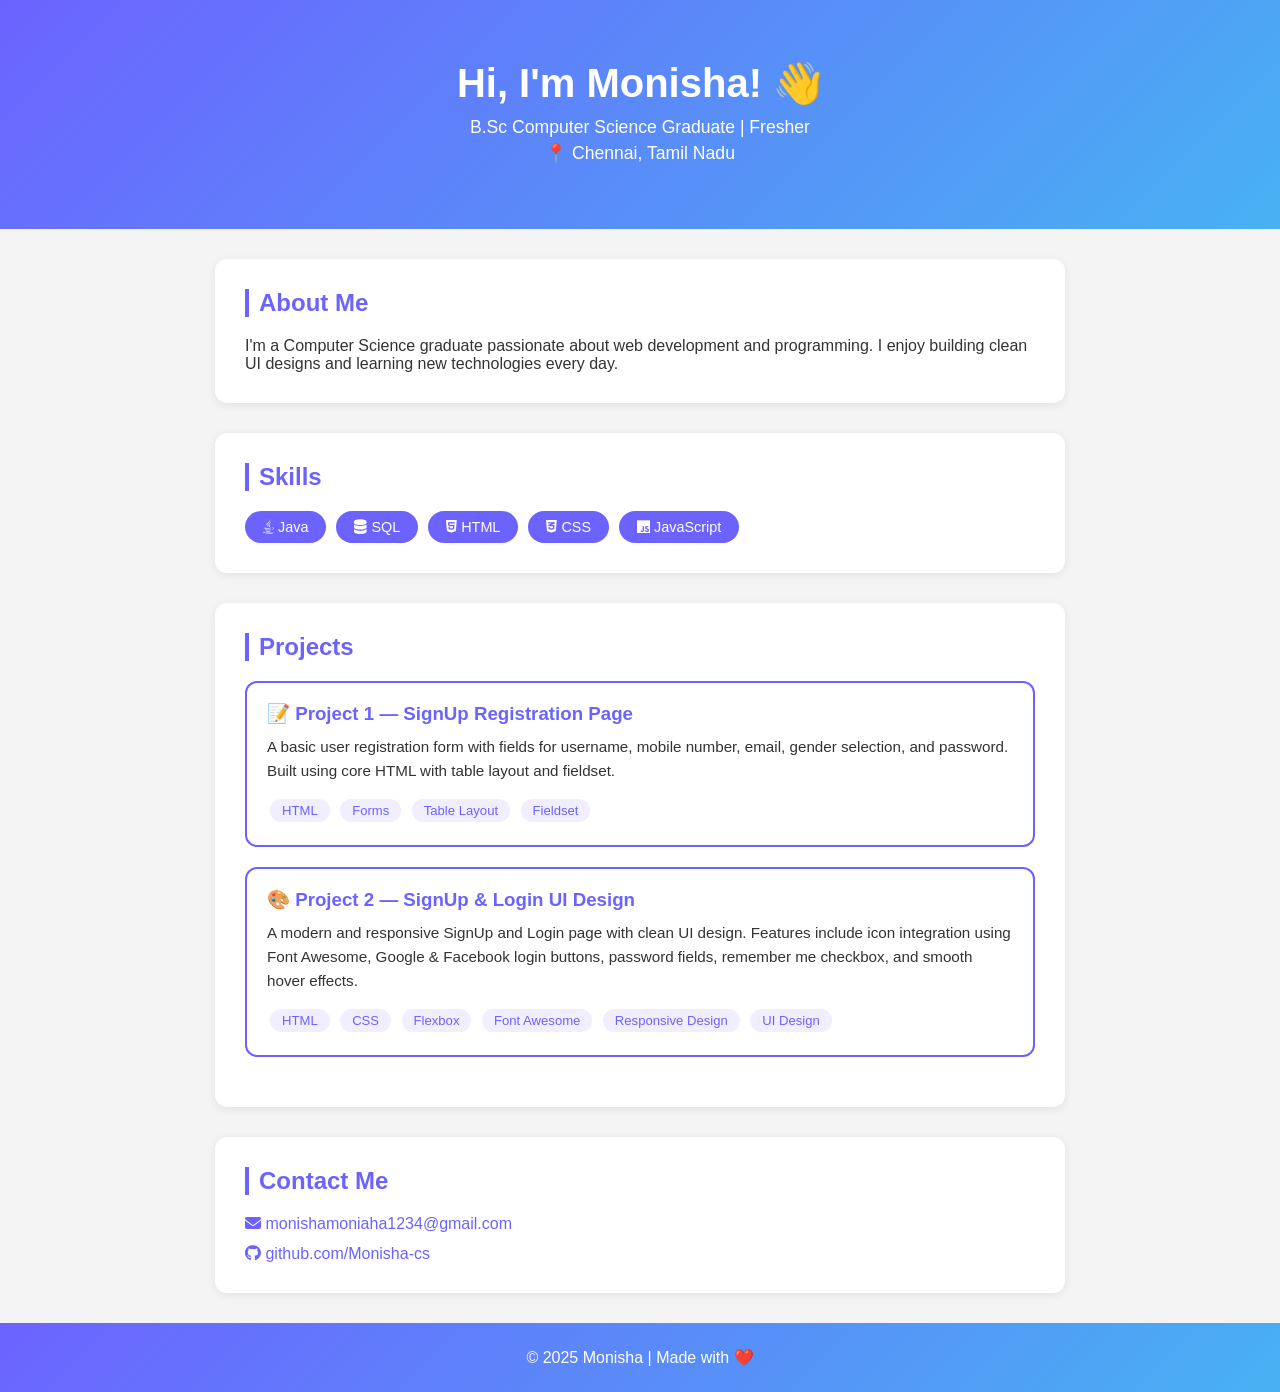
==== index.html @ ee247825 "Create index.html" ====
<!DOCTYPE html>
<html lang="en">
<head>
  <meta charset="UTF-8">
  <meta name="viewport" content="width=device-width, initial-scale=1.0">
  <title>Monisha | Portfolio</title>
  <link rel="stylesheet" href="https://cdnjs.cloudflare.com/ajax/libs/font-awesome/6.5.1/css/all.min.css">
  <style>
    * { margin: 0; padding: 0; box-sizing: border-box; }
    body {
      font-family: Arial, sans-serif;
      background-color: #f4f4f4;
      color: #333;
    }
    header {
      background: linear-gradient(135deg, #6c63ff, #48b1f3);
      color: white;
      padding: 60px 20px;
      text-align: center;
    }
    header h1 { font-size: 2.5em; margin-bottom: 10px; }
    header p { font-size: 1.1em; margin: 5px 0; }
    section {
      max-width: 850px;
      margin: 30px auto;
      background: white;
      padding: 30px;
      border-radius: 12px;
      box-shadow: 0 2px 10px rgba(0,0,0,0.08);
    }
    h2 {
      color: #6c63ff;
      margin-bottom: 20px;
      border-left: 4px solid #6c63ff;
      padding-left: 10px;
    }
    .skills {
      display: flex;
      flex-wrap: wrap;
      gap: 10px;
    }
    .skills span {
      background: #6c63ff;
      color: white;
      padding: 8px 18px;
      border-radius: 25px;
      font-size: 0.9em;
    }
    .project-card {
      border: 2px solid #6c63ff;
      border-radius: 12px;
      padding: 20px;
      margin-bottom: 20px;
    }
    .project-card h3 {
      color: #6c63ff;
      margin-bottom: 10px;
    }
    .project-card p {
      font-size: 0.95em;
      line-height: 1.6;
      margin-bottom: 12px;
    }
    .tag {
      display: inline-block;
      background: #f0eeff;
      color: #6c63ff;
      padding: 4px 12px;
      border-radius: 20px;
      margin: 3px;
      font-size: 0.82em;
    }
    .contact-links {
      display: flex;
      flex-direction: column;
      gap: 12px;
    }
    .contact-links a {
      color: #6c63ff;
      text-decoration: none;
      font-size: 1em;
    }
    .contact-links a:hover { text-decoration: underline; }
    footer {
      text-align: center;
      padding: 25px;
      background: linear-gradient(135deg, #6c63ff, #48b1f3);
      color: white;
      margin-top: 20px;
    }
  </style>
</head>
<body>

  <header>
    <h1>Hi, I'm Monisha! 👋</h1>
    <p>B.Sc Computer Science Graduate | Fresher</p>
    <p>📍 Chennai, Tamil Nadu</p>
  </header>

  <section>
    <h2>About Me</h2>
    <p>I'm a Computer Science graduate passionate about web development and programming. I enjoy building clean UI designs and learning new technologies every day.</p>
  </section>

  <section>
    <h2>Skills</h2>
    <div class="skills">
      <span><i class="fa-brands fa-java"></i> Java</span>
      <span><i class="fa-solid fa-database"></i> SQL</span>
      <span><i class="fa-brands fa-html5"></i> HTML</span>
      <span><i class="fa-brands fa-css3-alt"></i> CSS</span>
      <span><i class="fa-brands fa-js"></i> JavaScript</span>
    </div>
  </section>

  <section>
    <h2>Projects</h2>

    <div class="project-card">
      <h3>📝 Project 1 — SignUp Registration Page</h3>
      <p>A basic user registration form with fields for username, mobile number, email, gender selection, and password. Built using core HTML with table layout and fieldset.</p>
      <div>
        <span class="tag">HTML</span>
        <span class="tag">Forms</span>
        <span class="tag">Table Layout</span>
        <span class="tag">Fieldset</span>
      </div>
    </div>

    <div class="project-card">
      <h3>🎨 Project 2 — SignUp & Login UI Design</h3>
      <p>A modern and responsive SignUp and Login page with clean UI design. Features include icon integration using Font Awesome, Google & Facebook login buttons, password fields, remember me checkbox, and smooth hover effects.</p>
      <div>
        <span class="tag">HTML</span>
        <span class="tag">CSS</span>
        <span class="tag">Flexbox</span>
        <span class="tag">Font Awesome</span>
        <span class="tag">Responsive Design</span>
        <span class="tag">UI Design</span>
      </div>
    </div>

  </section>

  <section>
    <h2>Contact Me</h2>
    <div class="contact-links">
      <a href="mailto:monishamoniaha1234@gmail.com">
        <i class="fa-solid fa-envelope"></i> monishamoniaha1234@gmail.com
      </a>
      <a href="https://github.com/Monisha-cs" target="_blank">
        <i class="fa-brands fa-github"></i> github.com/Monisha-cs
      </a>
    </div>
  </section>

  <footer>
    <p>© 2025 Monisha | Made with ❤️</p>
  </footer>

</body>
</html>
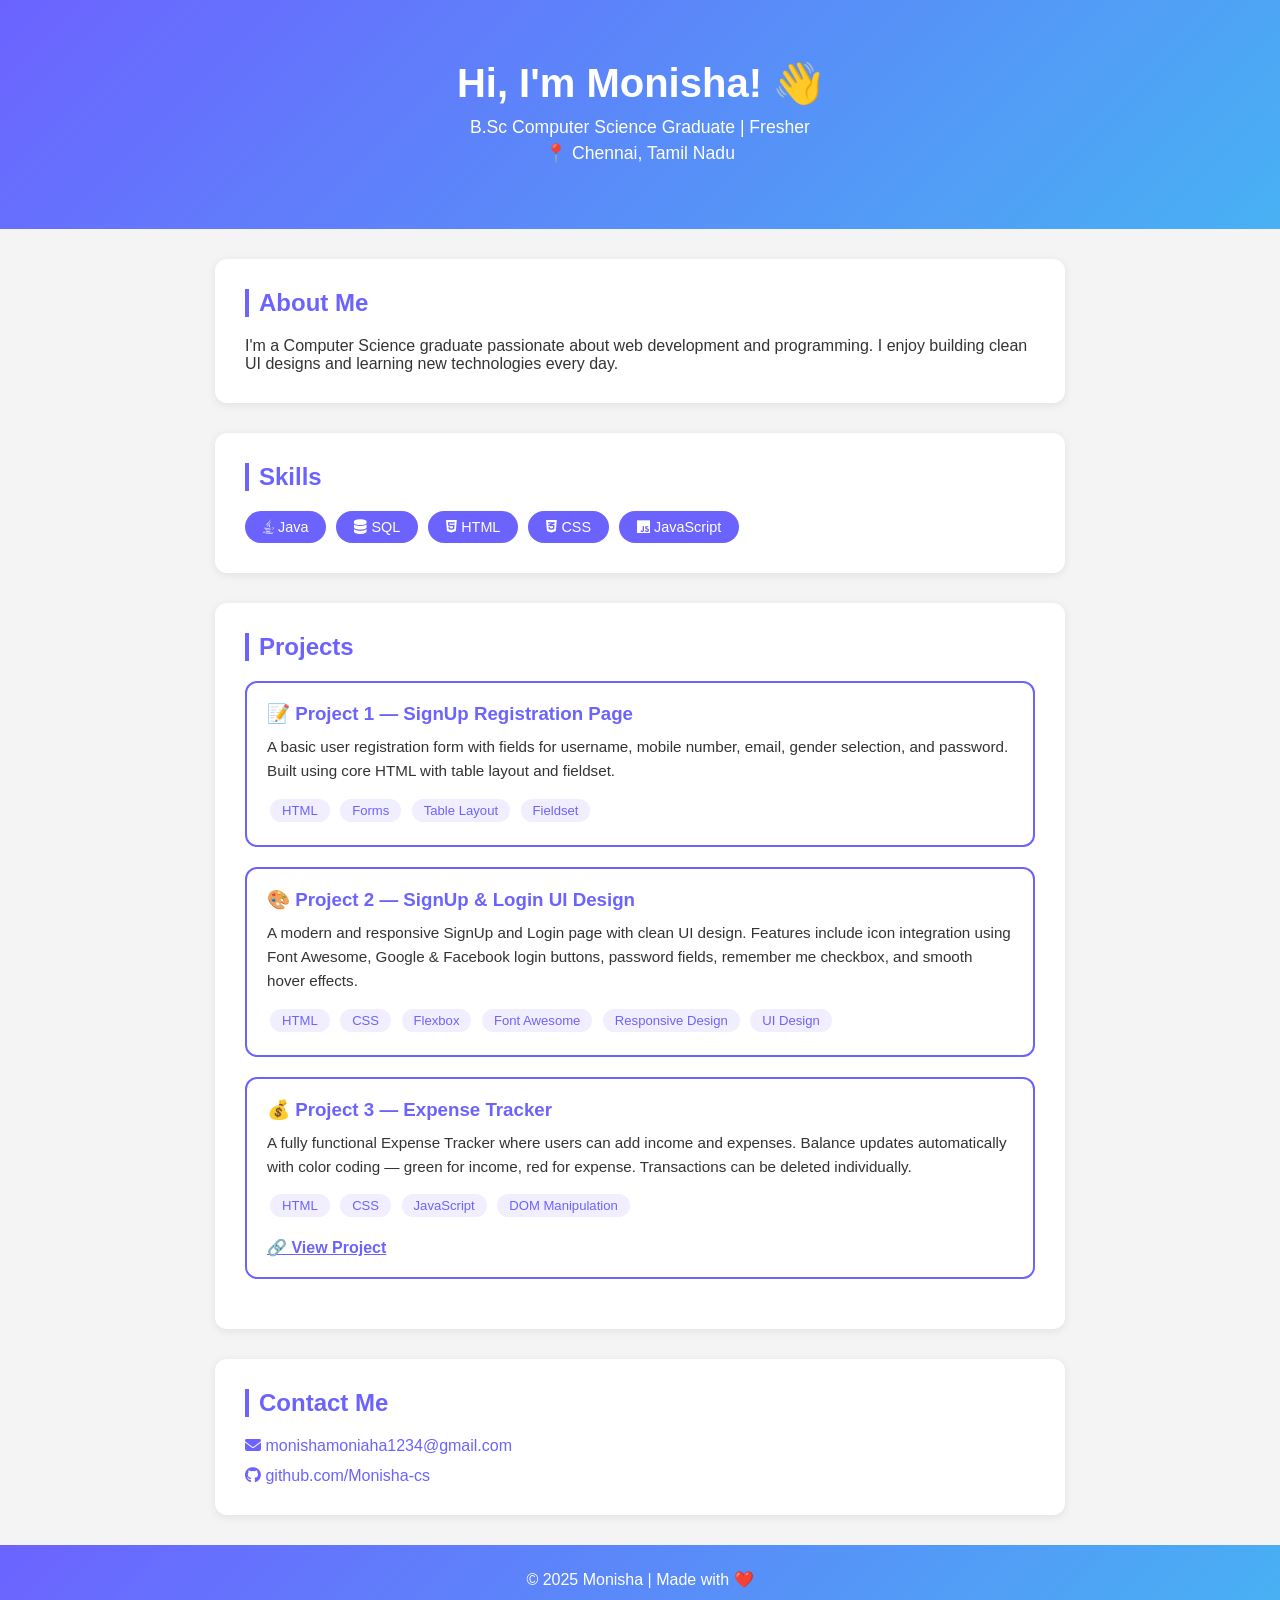
==== commit bb0482f1: "Update index.html" ====
--- a/index.html
+++ b/index.html
@@ -140,6 +140,18 @@
         <span class="tag">UI Design</span>
       </div>
     </div>
+    <div class="project-card">
+  <h3>💰 Project 3 — Expense Tracker</h3>
+  <p>A fully functional Expense Tracker where users can add income and expenses. Balance updates automatically with color coding — green for income, red for expense. Transactions can be deleted individually.</p>
+  <div>
+    <span class="tag">HTML</span>
+    <span class="tag">CSS</span>
+    <span class="tag">JavaScript</span>
+    <span class="tag">DOM Manipulation</span>
+  </div>
+  <br>
+  <a href="./Expence-tracker.html" target="_blank" style="color:#6c63ff; font-weight:bold;">🔗 View Project</a>
+</div>
 
   </section>
 
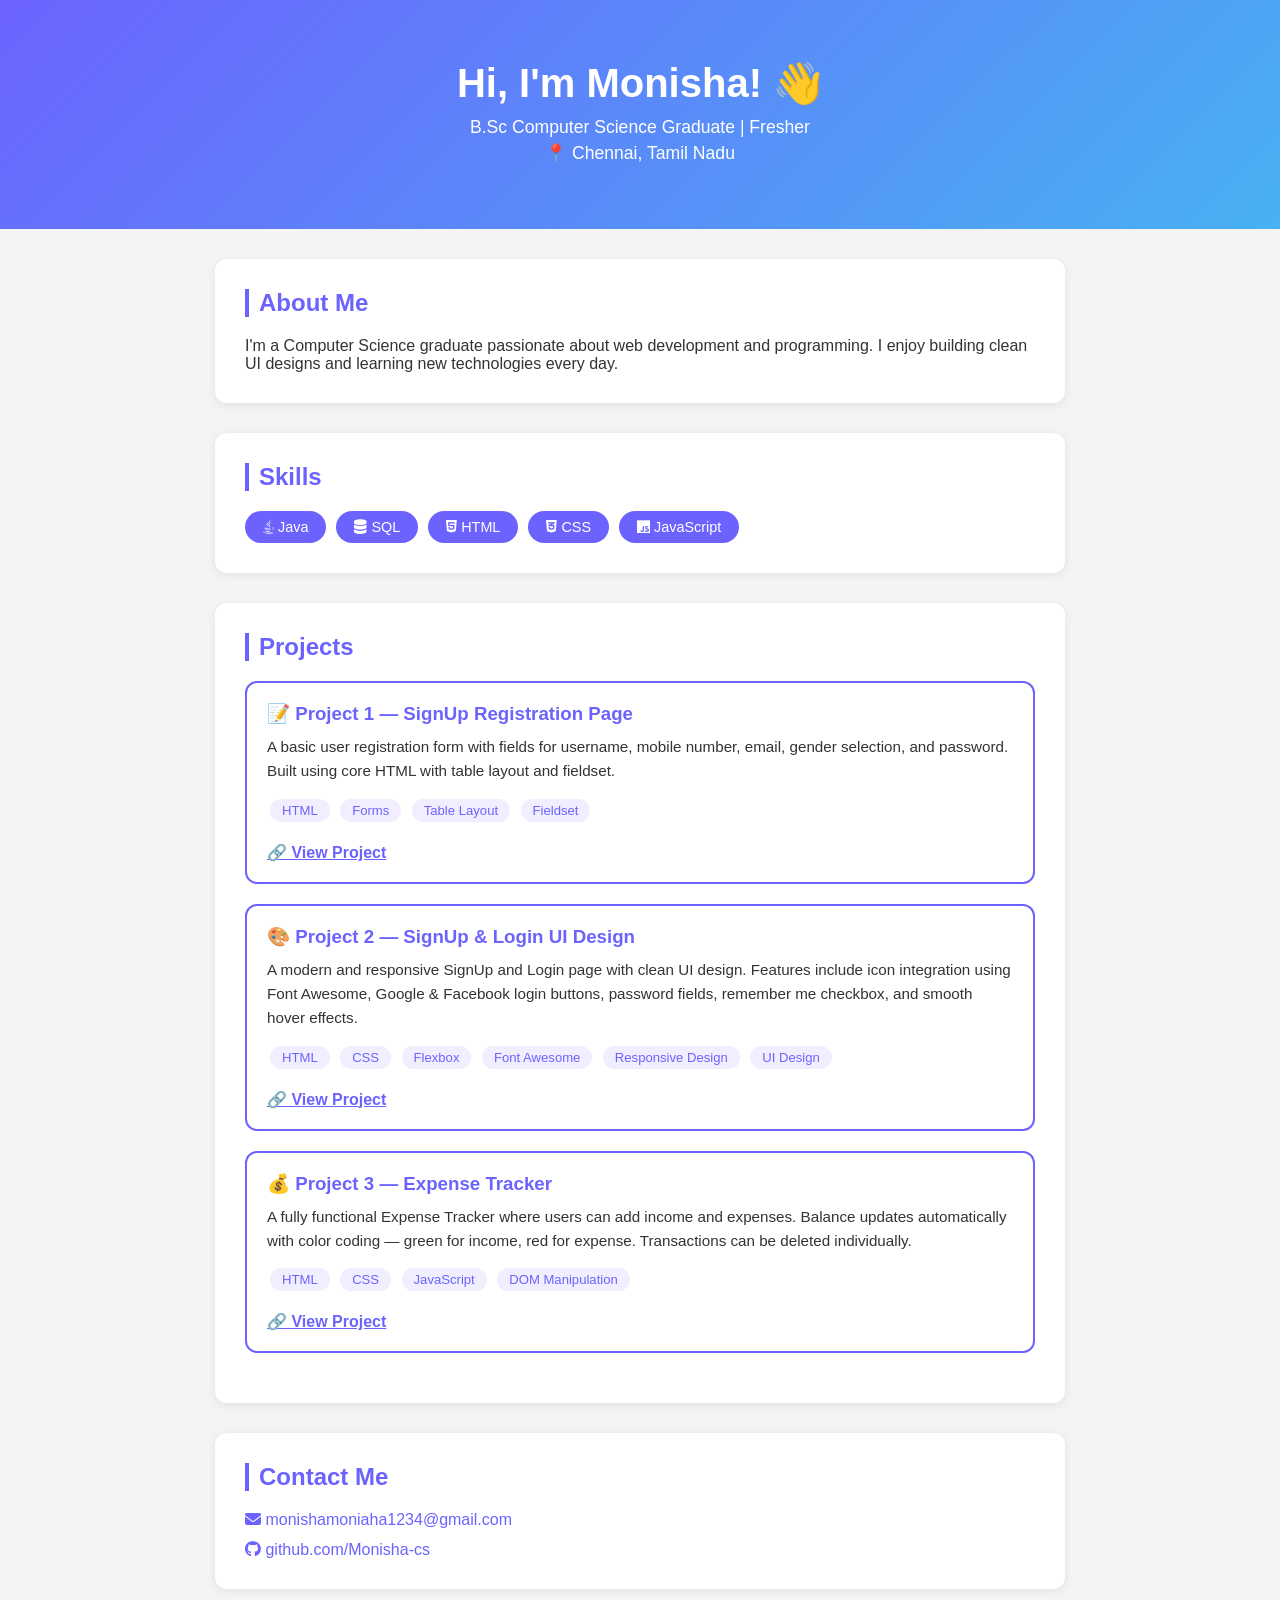
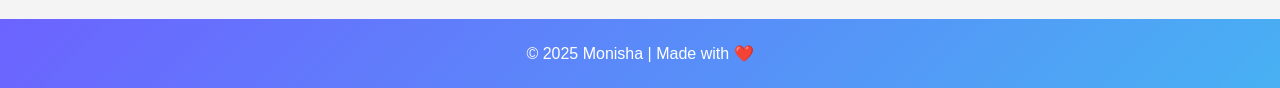
==== commit 48b564e9: "Update index.html" ====
--- a/index.html
+++ b/index.html
@@ -126,6 +126,8 @@
         <span class="tag">Table Layout</span>
         <span class="tag">Fieldset</span>
       </div>
+      <br>
+      <a href="./Signup.html" target="_blank" style="color:#6c63ff; font-weight:bold;">🔗 View Project</a>
     </div>
 
     <div class="project-card">
@@ -139,6 +141,8 @@
         <span class="tag">Responsive Design</span>
         <span class="tag">UI Design</span>
       </div>
+      <br>
+      <a href="./Sign-up.html" target="_blank" style="color:#6c63ff; font-weight:bold;">🔗 View Project</a>
     </div>
     <div class="project-card">
   <h3>💰 Project 3 — Expense Tracker</h3>
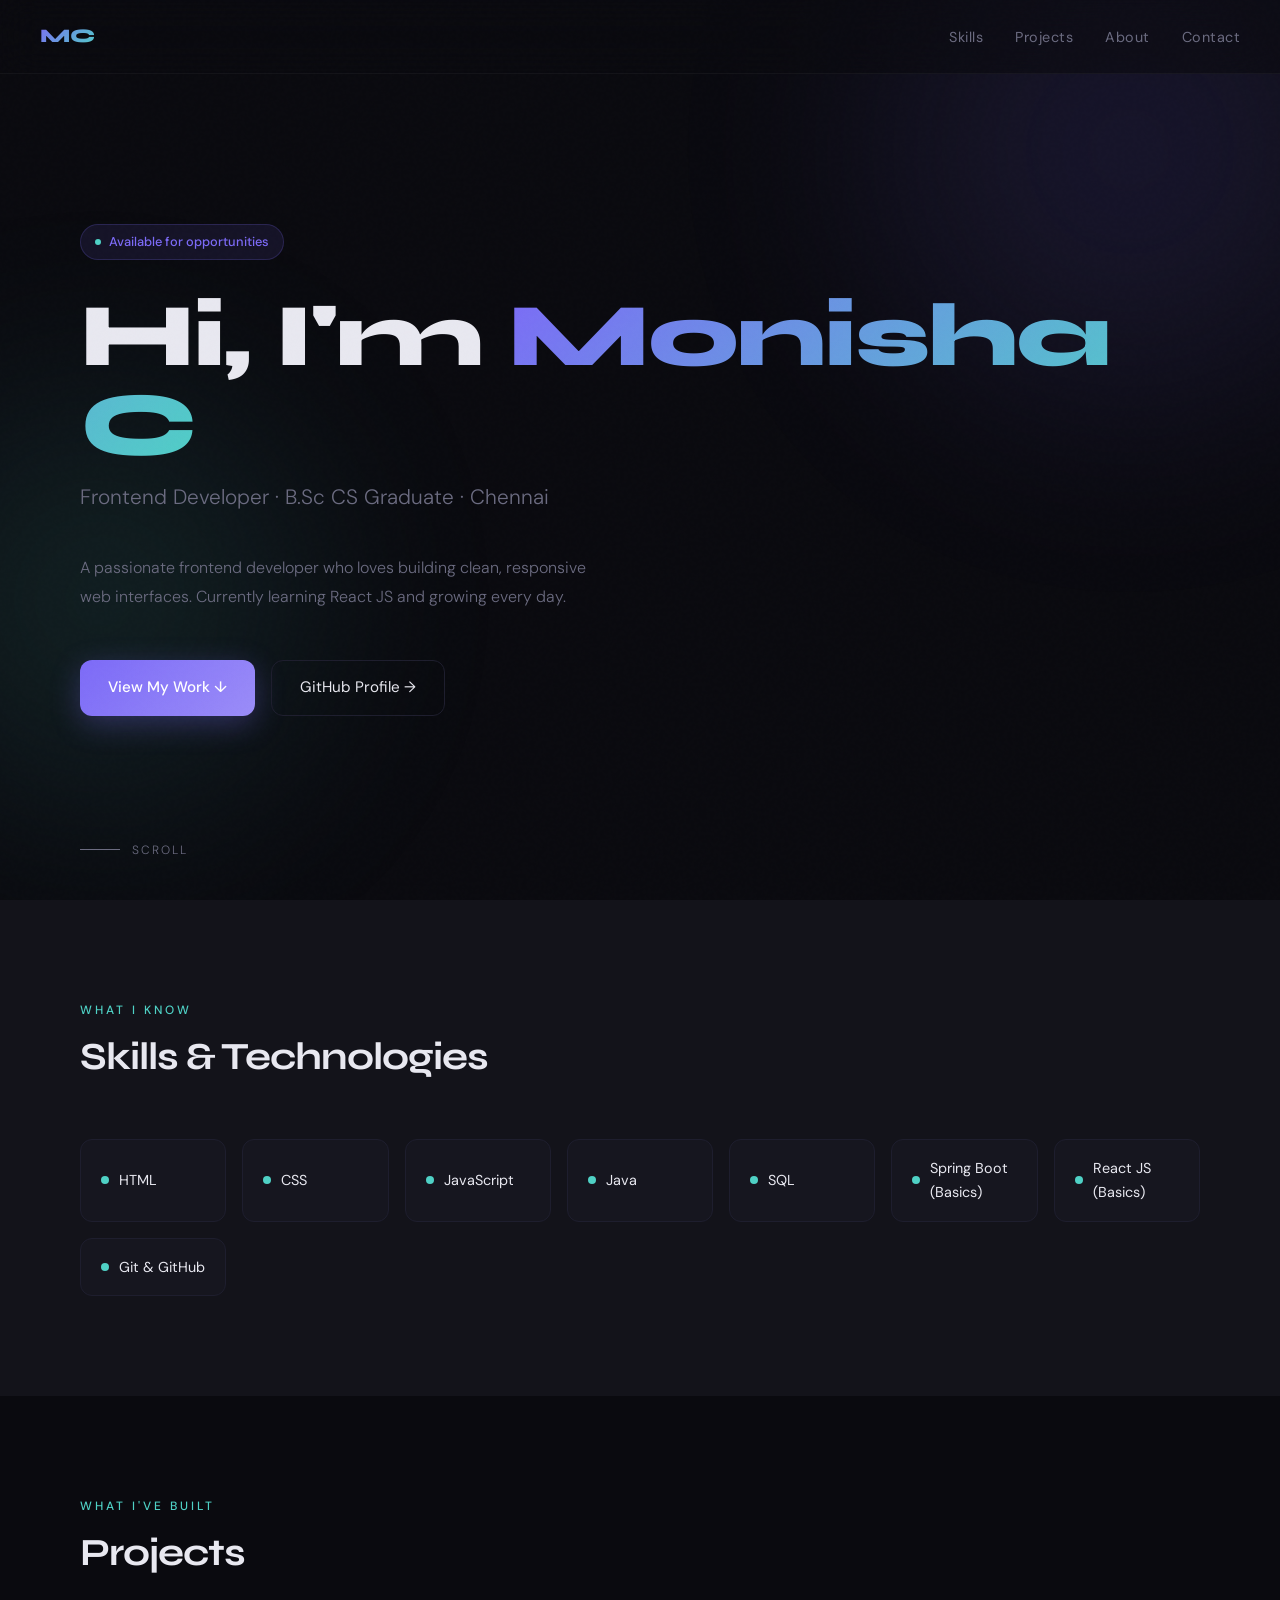
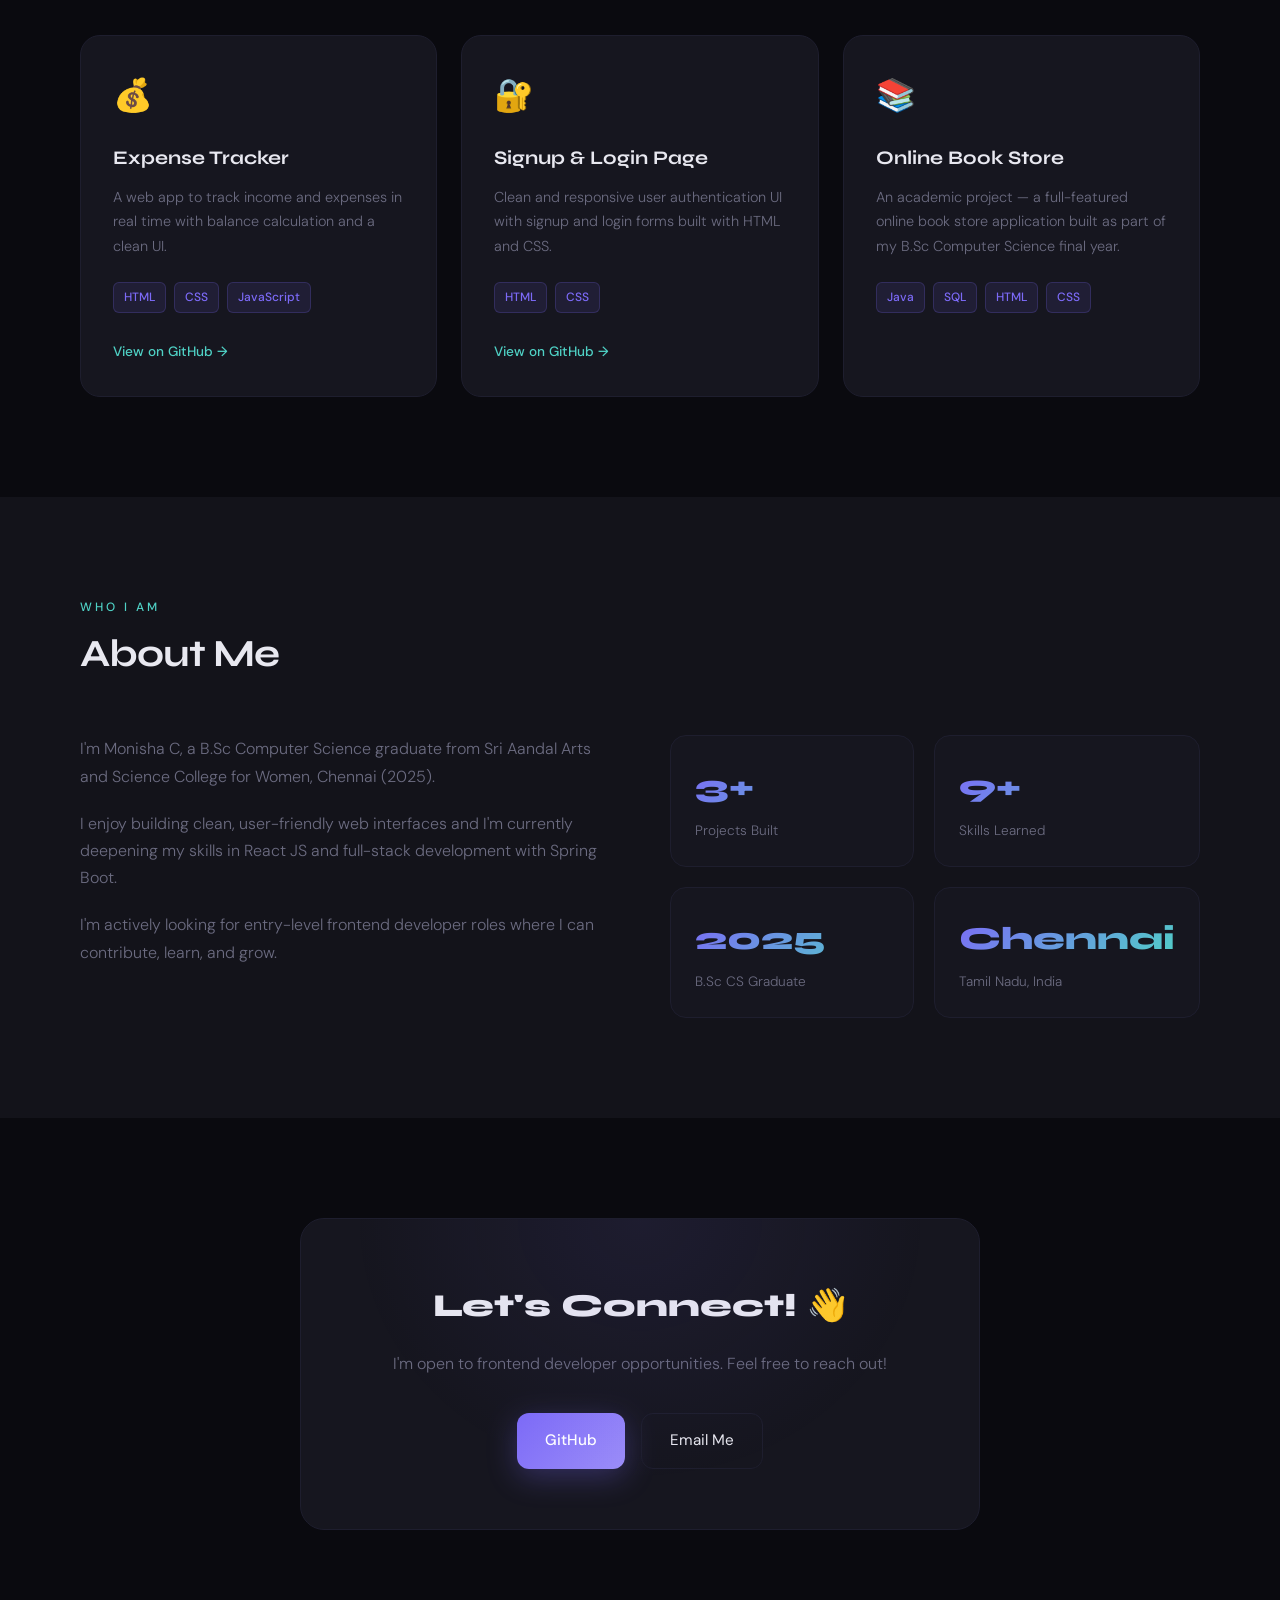
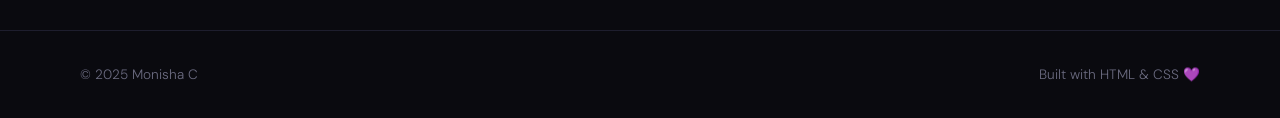
==== commit b924cfa0: "Create index.html" ====
--- a/index.html
+++ b/index.html
@@ -1,179 +1,664 @@
 <!DOCTYPE html>
 <html lang="en">
 <head>
-  <meta charset="UTF-8">
-  <meta name="viewport" content="width=device-width, initial-scale=1.0">
-  <title>Monisha | Portfolio</title>
-  <link rel="stylesheet" href="https://cdnjs.cloudflare.com/ajax/libs/font-awesome/6.5.1/css/all.min.css">
+  <meta charset="UTF-8" />
+  <meta name="viewport" content="width=device-width, initial-scale=1.0"/>
+  <title>Monisha C | Frontend Developer</title>
+  <link href="https://fonts.googleapis.com/css2?family=Syne:wght@400;600;700;800&family=DM+Sans:ital,wght@0,300;0,400;0,500;1,300&display=swap" rel="stylesheet"/>
   <style>
-    * { margin: 0; padding: 0; box-sizing: border-box; }
+    *, *::before, *::after { margin: 0; padding: 0; box-sizing: border-box; }
+
+    :root {
+      --bg: #0a0a0f;
+      --surface: #13131a;
+      --border: #1e1e2e;
+      --accent: #7c6af7;
+      --accent2: #4fd1c5;
+      --text: #e8e8f0;
+      --muted: #6b6b80;
+      --card: #16161f;
+    }
+
+    html { scroll-behavior: smooth; }
+
     body {
-      font-family: Arial, sans-serif;
-      background-color: #f4f4f4;
-      color: #333;
-    }
-    header {
-      background: linear-gradient(135deg, #6c63ff, #48b1f3);
+      background: var(--bg);
+      color: var(--text);
+      font-family: 'DM Sans', sans-serif;
+      font-weight: 300;
+      line-height: 1.7;
+      overflow-x: hidden;
+    }
+
+    /* NOISE TEXTURE */
+    body::before {
+      content: '';
+      position: fixed;
+      inset: 0;
+      background-image: url("data:image/svg+xml,%3Csvg viewBox='0 0 256 256' xmlns='http://www.w3.org/2000/svg'%3E%3Cfilter id='noise'%3E%3CfeTurbulence type='fractalNoise' baseFrequency='0.9' numOctaves='4' stitchTiles='stitch'/%3E%3C/filter%3E%3Crect width='100%25' height='100%25' filter='url(%23noise)' opacity='0.03'/%3E%3C/svg%3E");
+      pointer-events: none;
+      z-index: 1000;
+      opacity: 0.4;
+    }
+
+    /* GLOW ORBS */
+    .orb {
+      position: fixed;
+      border-radius: 50%;
+      filter: blur(120px);
+      opacity: 0.12;
+      pointer-events: none;
+      z-index: 0;
+    }
+    .orb-1 { width: 500px; height: 500px; background: var(--accent); top: -100px; right: -100px; }
+    .orb-2 { width: 400px; height: 400px; background: var(--accent2); bottom: 100px; left: -100px; }
+
+    /* NAV */
+    nav {
+      position: fixed;
+      top: 0; left: 0; right: 0;
+      z-index: 100;
+      padding: 20px 40px;
+      display: flex;
+      justify-content: space-between;
+      align-items: center;
+      backdrop-filter: blur(20px);
+      border-bottom: 1px solid rgba(255,255,255,0.04);
+      background: rgba(10,10,15,0.6);
+    }
+
+    .nav-logo {
+      font-family: 'Syne', sans-serif;
+      font-weight: 800;
+      font-size: 1.2rem;
+      letter-spacing: -0.5px;
+      background: linear-gradient(135deg, var(--accent), var(--accent2));
+      -webkit-background-clip: text;
+      -webkit-text-fill-color: transparent;
+    }
+
+    .nav-links { display: flex; gap: 32px; list-style: none; }
+    .nav-links a {
+      color: var(--muted);
+      text-decoration: none;
+      font-size: 0.9rem;
+      font-weight: 400;
+      transition: color 0.3s;
+      letter-spacing: 0.5px;
+    }
+    .nav-links a:hover { color: var(--text); }
+
+    /* HERO */
+    .hero {
+      min-height: 100vh;
+      display: flex;
+      flex-direction: column;
+      justify-content: center;
+      padding: 120px 80px 80px;
+      position: relative;
+      z-index: 1;
+    }
+
+    .hero-tag {
+      display: inline-flex;
+      align-items: center;
+      gap: 8px;
+      background: rgba(124,106,247,0.1);
+      border: 1px solid rgba(124,106,247,0.2);
+      color: var(--accent);
+      padding: 6px 14px;
+      border-radius: 100px;
+      font-size: 0.8rem;
+      font-weight: 500;
+      margin-bottom: 32px;
+      width: fit-content;
+      animation: fadeUp 0.8s ease both;
+    }
+
+    .hero-tag::before {
+      content: '';
+      width: 6px; height: 6px;
+      background: var(--accent2);
+      border-radius: 50%;
+      animation: pulse 2s infinite;
+    }
+
+    @keyframes pulse {
+      0%, 100% { opacity: 1; }
+      50% { opacity: 0.3; }
+    }
+
+    .hero h1 {
+      font-family: 'Syne', sans-serif;
+      font-weight: 800;
+      font-size: clamp(3rem, 7vw, 6rem);
+      line-height: 1.0;
+      letter-spacing: -2px;
+      margin-bottom: 8px;
+      animation: fadeUp 0.8s ease 0.1s both;
+    }
+
+    .hero h1 .name-accent {
+      background: linear-gradient(135deg, var(--accent) 0%, var(--accent2) 100%);
+      -webkit-background-clip: text;
+      -webkit-text-fill-color: transparent;
+    }
+
+    .hero-sub {
+      font-size: clamp(1rem, 2vw, 1.3rem);
+      color: var(--muted);
+      margin-bottom: 40px;
+      font-weight: 300;
+      animation: fadeUp 0.8s ease 0.2s both;
+    }
+
+    .hero-desc {
+      max-width: 520px;
+      font-size: 1rem;
+      color: var(--muted);
+      line-height: 1.8;
+      margin-bottom: 48px;
+      animation: fadeUp 0.8s ease 0.3s both;
+    }
+
+    .hero-btns {
+      display: flex;
+      gap: 16px;
+      flex-wrap: wrap;
+      animation: fadeUp 0.8s ease 0.4s both;
+    }
+
+    .btn-primary {
+      display: inline-flex;
+      align-items: center;
+      gap: 8px;
+      background: linear-gradient(135deg, var(--accent), #9b8df8);
       color: white;
-      padding: 60px 20px;
+      text-decoration: none;
+      padding: 14px 28px;
+      border-radius: 12px;
+      font-weight: 500;
+      font-size: 0.95rem;
+      transition: transform 0.2s, box-shadow 0.2s;
+      box-shadow: 0 8px 30px rgba(124,106,247,0.3);
+    }
+
+    .btn-primary:hover {
+      transform: translateY(-2px);
+      box-shadow: 0 12px 40px rgba(124,106,247,0.4);
+    }
+
+    .btn-outline {
+      display: inline-flex;
+      align-items: center;
+      gap: 8px;
+      border: 1px solid var(--border);
+      color: var(--text);
+      text-decoration: none;
+      padding: 14px 28px;
+      border-radius: 12px;
+      font-weight: 400;
+      font-size: 0.95rem;
+      transition: border-color 0.2s, background 0.2s;
+    }
+
+    .btn-outline:hover {
+      border-color: var(--accent);
+      background: rgba(124,106,247,0.05);
+    }
+
+    /* SCROLL INDICATOR */
+    .scroll-line {
+      position: absolute;
+      bottom: 40px;
+      left: 80px;
+      display: flex;
+      align-items: center;
+      gap: 12px;
+      color: var(--muted);
+      font-size: 0.75rem;
+      letter-spacing: 2px;
+      text-transform: uppercase;
+      animation: fadeUp 0.8s ease 0.6s both;
+    }
+
+    .scroll-line::before {
+      content: '';
+      width: 40px;
+      height: 1px;
+      background: var(--muted);
+    }
+
+    /* SECTIONS */
+    section {
+      padding: 100px 80px;
+      position: relative;
+      z-index: 1;
+    }
+
+    .section-label {
+      font-size: 0.75rem;
+      letter-spacing: 3px;
+      text-transform: uppercase;
+      color: var(--accent2);
+      font-weight: 500;
+      margin-bottom: 16px;
+    }
+
+    .section-title {
+      font-family: 'Syne', sans-serif;
+      font-weight: 700;
+      font-size: clamp(1.8rem, 3vw, 2.8rem);
+      letter-spacing: -1px;
+      margin-bottom: 60px;
+      line-height: 1.1;
+    }
+
+    /* SKILLS */
+    #skills { background: var(--surface); }
+
+    .skills-grid {
+      display: grid;
+      grid-template-columns: repeat(auto-fill, minmax(140px, 1fr));
+      gap: 16px;
+    }
+
+    .skill-chip {
+      background: var(--card);
+      border: 1px solid var(--border);
+      border-radius: 12px;
+      padding: 16px 20px;
+      display: flex;
+      align-items: center;
+      gap: 10px;
+      font-size: 0.9rem;
+      font-weight: 400;
+      transition: border-color 0.2s, transform 0.2s;
+      cursor: default;
+    }
+
+    .skill-chip:hover {
+      border-color: var(--accent);
+      transform: translateY(-2px);
+    }
+
+    .skill-dot {
+      width: 8px; height: 8px;
+      border-radius: 50%;
+      background: var(--accent2);
+      flex-shrink: 0;
+    }
+
+    /* PROJECTS */
+    .projects-grid {
+      display: grid;
+      grid-template-columns: repeat(auto-fill, minmax(320px, 1fr));
+      gap: 24px;
+    }
+
+    .project-card {
+      background: var(--card);
+      border: 1px solid var(--border);
+      border-radius: 20px;
+      padding: 32px;
+      transition: border-color 0.3s, transform 0.3s;
+      position: relative;
+      overflow: hidden;
+    }
+
+    .project-card::before {
+      content: '';
+      position: absolute;
+      top: 0; left: 0; right: 0;
+      height: 2px;
+      background: linear-gradient(90deg, var(--accent), var(--accent2));
+      transform: scaleX(0);
+      transform-origin: left;
+      transition: transform 0.3s;
+    }
+
+    .project-card:hover {
+      border-color: rgba(124,106,247,0.3);
+      transform: translateY(-4px);
+    }
+
+    .project-card:hover::before { transform: scaleX(1); }
+
+    .project-icon {
+      font-size: 2rem;
+      margin-bottom: 20px;
+    }
+
+    .project-card h3 {
+      font-family: 'Syne', sans-serif;
+      font-weight: 700;
+      font-size: 1.2rem;
+      margin-bottom: 10px;
+    }
+
+    .project-card p {
+      color: var(--muted);
+      font-size: 0.9rem;
+      margin-bottom: 24px;
+      line-height: 1.7;
+    }
+
+    .project-tags {
+      display: flex;
+      flex-wrap: wrap;
+      gap: 8px;
+      margin-bottom: 24px;
+    }
+
+    .tag {
+      background: rgba(124,106,247,0.1);
+      color: var(--accent);
+      border: 1px solid rgba(124,106,247,0.2);
+      padding: 4px 10px;
+      border-radius: 6px;
+      font-size: 0.75rem;
+      font-weight: 500;
+    }
+
+    .project-link {
+      display: inline-flex;
+      align-items: center;
+      gap: 6px;
+      color: var(--accent2);
+      text-decoration: none;
+      font-size: 0.85rem;
+      font-weight: 500;
+      transition: gap 0.2s;
+    }
+
+    .project-link:hover { gap: 10px; }
+
+    /* ABOUT */
+    #about { background: var(--surface); }
+
+    .about-grid {
+      display: grid;
+      grid-template-columns: 1fr 1fr;
+      gap: 60px;
+      align-items: start;
+    }
+
+    .about-text p {
+      color: var(--muted);
+      margin-bottom: 20px;
+      font-size: 1rem;
+    }
+
+    .about-stats {
+      display: grid;
+      grid-template-columns: 1fr 1fr;
+      gap: 20px;
+    }
+
+    .stat-card {
+      background: var(--card);
+      border: 1px solid var(--border);
+      border-radius: 16px;
+      padding: 24px;
+    }
+
+    .stat-number {
+      font-family: 'Syne', sans-serif;
+      font-size: 2rem;
+      font-weight: 800;
+      background: linear-gradient(135deg, var(--accent), var(--accent2));
+      -webkit-background-clip: text;
+      -webkit-text-fill-color: transparent;
+      margin-bottom: 4px;
+    }
+
+    .stat-label {
+      color: var(--muted);
+      font-size: 0.85rem;
+    }
+
+    /* CONTACT */
+    .contact-box {
+      background: var(--card);
+      border: 1px solid var(--border);
+      border-radius: 24px;
+      padding: 60px;
       text-align: center;
-    }
-    header h1 { font-size: 2.5em; margin-bottom: 10px; }
-    header p { font-size: 1.1em; margin: 5px 0; }
-    section {
-      max-width: 850px;
-      margin: 30px auto;
-      background: white;
-      padding: 30px;
-      border-radius: 12px;
-      box-shadow: 0 2px 10px rgba(0,0,0,0.08);
-    }
-    h2 {
-      color: #6c63ff;
-      margin-bottom: 20px;
-      border-left: 4px solid #6c63ff;
-      padding-left: 10px;
-    }
-    .skills {
-      display: flex;
+      max-width: 680px;
+      margin: 0 auto;
+      position: relative;
+      overflow: hidden;
+    }
+
+    .contact-box::before {
+      content: '';
+      position: absolute;
+      inset: 0;
+      background: radial-gradient(ellipse at center top, rgba(124,106,247,0.08), transparent 60%);
+      pointer-events: none;
+    }
+
+    .contact-box h2 {
+      font-family: 'Syne', sans-serif;
+      font-size: 2rem;
+      font-weight: 800;
+      margin-bottom: 16px;
+    }
+
+    .contact-box p {
+      color: var(--muted);
+      margin-bottom: 36px;
+    }
+
+    .contact-links {
+      display: flex;
+      justify-content: center;
+      gap: 16px;
       flex-wrap: wrap;
-      gap: 10px;
-    }
-    .skills span {
-      background: #6c63ff;
-      color: white;
-      padding: 8px 18px;
-      border-radius: 25px;
-      font-size: 0.9em;
-    }
-    .project-card {
-      border: 2px solid #6c63ff;
-      border-radius: 12px;
-      padding: 20px;
-      margin-bottom: 20px;
-    }
-    .project-card h3 {
-      color: #6c63ff;
-      margin-bottom: 10px;
-    }
-    .project-card p {
-      font-size: 0.95em;
-      line-height: 1.6;
-      margin-bottom: 12px;
-    }
-    .tag {
-      display: inline-block;
-      background: #f0eeff;
-      color: #6c63ff;
-      padding: 4px 12px;
-      border-radius: 20px;
-      margin: 3px;
-      font-size: 0.82em;
-    }
-    .contact-links {
-      display: flex;
-      flex-direction: column;
-      gap: 12px;
-    }
-    .contact-links a {
-      color: #6c63ff;
-      text-decoration: none;
-      font-size: 1em;
-    }
-    .contact-links a:hover { text-decoration: underline; }
+    }
+
+    /* FOOTER */
     footer {
-      text-align: center;
-      padding: 25px;
-      background: linear-gradient(135deg, #6c63ff, #48b1f3);
-      color: white;
-      margin-top: 20px;
+      padding: 32px 80px;
+      border-top: 1px solid var(--border);
+      display: flex;
+      justify-content: space-between;
+      align-items: center;
+      color: var(--muted);
+      font-size: 0.85rem;
+      position: relative;
+      z-index: 1;
+    }
+
+    /* ANIMATIONS */
+    @keyframes fadeUp {
+      from { opacity: 0; transform: translateY(30px); }
+      to { opacity: 1; transform: translateY(0); }
+    }
+
+    .fade-in {
+      opacity: 0;
+      transform: translateY(20px);
+      transition: opacity 0.6s ease, transform 0.6s ease;
+    }
+
+    .fade-in.visible {
+      opacity: 1;
+      transform: translateY(0);
+    }
+
+    /* RESPONSIVE */
+    @media (max-width: 768px) {
+      nav { padding: 16px 24px; }
+      .nav-links { display: none; }
+      .hero { padding: 100px 24px 60px; }
+      section { padding: 70px 24px; }
+      .about-grid { grid-template-columns: 1fr; gap: 40px; }
+      .contact-box { padding: 40px 24px; }
+      footer { padding: 24px; flex-direction: column; gap: 8px; text-align: center; }
+      .scroll-line { left: 24px; }
     }
   </style>
 </head>
 <body>
 
-  <header>
-    <h1>Hi, I'm Monisha! 👋</h1>
-    <p>B.Sc Computer Science Graduate | Fresher</p>
-    <p>📍 Chennai, Tamil Nadu</p>
-  </header>
-
-  <section>
-    <h2>About Me</h2>
-    <p>I'm a Computer Science graduate passionate about web development and programming. I enjoy building clean UI designs and learning new technologies every day.</p>
+  <div class="orb orb-1"></div>
+  <div class="orb orb-2"></div>
+
+  <!-- NAV -->
+  <nav>
+    <div class="nav-logo">MC</div>
+    <ul class="nav-links">
+      <li><a href="#skills">Skills</a></li>
+      <li><a href="#projects">Projects</a></li>
+      <li><a href="#about">About</a></li>
+      <li><a href="#contact">Contact</a></li>
+    </ul>
+  </nav>
+
+  <!-- HERO -->
+  <section class="hero">
+    <div class="hero-tag">Available for opportunities</div>
+    <h1>Hi, I'm <span class="name-accent">Monisha C</span></h1>
+    <p class="hero-sub">Frontend Developer · B.Sc CS Graduate · Chennai</p>
+    <p class="hero-desc">
+      A passionate frontend developer who loves building clean, responsive web interfaces. 
+      Currently learning React JS and growing every day.
+    </p>
+    <div class="hero-btns">
+      <a href="#projects" class="btn-primary">
+        View My Work ↓
+      </a>
+      <a href="https://github.com/Monisha-cs" target="_blank" class="btn-outline">
+        GitHub Profile →
+      </a>
+    </div>
+    <div class="scroll-line">Scroll</div>
   </section>
 
-  <section>
-    <h2>Skills</h2>
-    <div class="skills">
-      <span><i class="fa-brands fa-java"></i> Java</span>
-      <span><i class="fa-solid fa-database"></i> SQL</span>
-      <span><i class="fa-brands fa-html5"></i> HTML</span>
-      <span><i class="fa-brands fa-css3-alt"></i> CSS</span>
-      <span><i class="fa-brands fa-js"></i> JavaScript</span>
+  <!-- SKILLS -->
+  <section id="skills">
+    <p class="section-label">What I Know</p>
+    <h2 class="section-title">Skills & Technologies</h2>
+    <div class="skills-grid">
+      <div class="skill-chip fade-in"><span class="skill-dot"></span> HTML</div>
+      <div class="skill-chip fade-in"><span class="skill-dot"></span> CSS</div>
+      <div class="skill-chip fade-in"><span class="skill-dot"></span> JavaScript</div>
+      <div class="skill-chip fade-in"><span class="skill-dot"></span> Java</div>
+      <div class="skill-chip fade-in"><span class="skill-dot"></span> SQL</div>
+      <div class="skill-chip fade-in"><span class="skill-dot"></span> Spring Boot (Basics)</div>
+      <div class="skill-chip fade-in"><span class="skill-dot"></span> React JS (Basics)</div>
+      <div class="skill-chip fade-in"><span class="skill-dot"></span> Git & GitHub</div>
     </div>
   </section>
 
-  <section>
-    <h2>Projects</h2>
-
-    <div class="project-card">
-      <h3>📝 Project 1 — SignUp Registration Page</h3>
-      <p>A basic user registration form with fields for username, mobile number, email, gender selection, and password. Built using core HTML with table layout and fieldset.</p>
-      <div>
-        <span class="tag">HTML</span>
-        <span class="tag">Forms</span>
-        <span class="tag">Table Layout</span>
-        <span class="tag">Fieldset</span>
+  <!-- PROJECTS -->
+  <section id="projects">
+    <p class="section-label">What I've Built</p>
+    <h2 class="section-title">Projects</h2>
+    <div class="projects-grid">
+
+      <div class="project-card fade-in">
+        <div class="project-icon">💰</div>
+        <h3>Expense Tracker</h3>
+        <p>A web app to track income and expenses in real time with balance calculation and a clean UI.</p>
+        <div class="project-tags">
+          <span class="tag">HTML</span>
+          <span class="tag">CSS</span>
+          <span class="tag">JavaScript</span>
+        </div>
+        <a href="https://github.com/Monisha-cs/expense-tracker" target="_blank" class="project-link">View on GitHub →</a>
       </div>
-      <br>
-      <a href="./Signup.html" target="_blank" style="color:#6c63ff; font-weight:bold;">🔗 View Project</a>
-    </div>
-
-    <div class="project-card">
-      <h3>🎨 Project 2 — SignUp & Login UI Design</h3>
-      <p>A modern and responsive SignUp and Login page with clean UI design. Features include icon integration using Font Awesome, Google & Facebook login buttons, password fields, remember me checkbox, and smooth hover effects.</p>
-      <div>
-        <span class="tag">HTML</span>
-        <span class="tag">CSS</span>
-        <span class="tag">Flexbox</span>
-        <span class="tag">Font Awesome</span>
-        <span class="tag">Responsive Design</span>
-        <span class="tag">UI Design</span>
+
+      <div class="project-card fade-in">
+        <div class="project-icon">🔐</div>
+        <h3>Signup & Login Page</h3>
+        <p>Clean and responsive user authentication UI with signup and login forms built with HTML and CSS.</p>
+        <div class="project-tags">
+          <span class="tag">HTML</span>
+          <span class="tag">CSS</span>
+        </div>
+        <a href="https://github.com/Monisha-cs/signup-login-page" target="_blank" class="project-link">View on GitHub →</a>
       </div>
-      <br>
-      <a href="./Sign-up.html" target="_blank" style="color:#6c63ff; font-weight:bold;">🔗 View Project</a>
-    </div>
-    <div class="project-card">
-  <h3>💰 Project 3 — Expense Tracker</h3>
-  <p>A fully functional Expense Tracker where users can add income and expenses. Balance updates automatically with color coding — green for income, red for expense. Transactions can be deleted individually.</p>
-  <div>
-    <span class="tag">HTML</span>
-    <span class="tag">CSS</span>
-    <span class="tag">JavaScript</span>
-    <span class="tag">DOM Manipulation</span>
-  </div>
-  <br>
-  <a href="./Expence-tracker.html" target="_blank" style="color:#6c63ff; font-weight:bold;">🔗 View Project</a>
-</div>
-
-  </section>
-
-  <section>
-    <h2>Contact Me</h2>
-    <div class="contact-links">
-      <a href="mailto:monishamoniaha1234@gmail.com">
-        <i class="fa-solid fa-envelope"></i> monishamoniaha1234@gmail.com
-      </a>
-      <a href="https://github.com/Monisha-cs" target="_blank">
-        <i class="fa-brands fa-github"></i> github.com/Monisha-cs
-      </a>
+
+      <div class="project-card fade-in">
+        <div class="project-icon">📚</div>
+        <h3>Online Book Store</h3>
+        <p>An academic project — a full-featured online book store application built as part of my B.Sc Computer Science final year.</p>
+        <div class="project-tags">
+          <span class="tag">Java</span>
+          <span class="tag">SQL</span>
+          <span class="tag">HTML</span>
+          <span class="tag">CSS</span>
+        </div>
+      </div>
+
     </div>
   </section>
 
+  <!-- ABOUT -->
+  <section id="about">
+    <p class="section-label">Who I Am</p>
+    <h2 class="section-title">About Me</h2>
+    <div class="about-grid">
+      <div class="about-text">
+        <p>I'm Monisha C, a B.Sc Computer Science graduate from Sri Aandal Arts and Science College for Women, Chennai (2025).</p>
+        <p>I enjoy building clean, user-friendly web interfaces and I'm currently deepening my skills in React JS and full-stack development with Spring Boot.</p>
+        <p>I'm actively looking for entry-level frontend developer roles where I can contribute, learn, and grow.</p>
+      </div>
+      <div class="about-stats">
+        <div class="stat-card">
+          <div class="stat-number">3+</div>
+          <div class="stat-label">Projects Built</div>
+        </div>
+        <div class="stat-card">
+          <div class="stat-number">9+</div>
+          <div class="stat-label">Skills Learned</div>
+        </div>
+        <div class="stat-card">
+          <div class="stat-number">2025</div>
+          <div class="stat-label">B.Sc CS Graduate</div>
+        </div>
+        <div class="stat-card">
+          <div class="stat-number">Chennai</div>
+          <div class="stat-label">Tamil Nadu, India</div>
+        </div>
+      </div>
+    </div>
+  </section>
+
+  <!-- CONTACT -->
+  <section id="contact">
+    <div class="contact-box">
+      <h2>Let's Connect! 👋</h2>
+      <p>I'm open to frontend developer opportunities. Feel free to reach out!</p>
+      <div class="contact-links">
+        <a href="https://github.com/Monisha-cs" target="_blank" class="btn-primary">GitHub</a>
+        <a href="mailto:monishamoniaha1234@gmail.com" class="btn-outline">Email Me</a>
+      </div>
+    </div>
+  </section>
+
+  <!-- FOOTER -->
   <footer>
-    <p>© 2025 Monisha | Made with ❤️</p>
+    <span>© 2025 Monisha C</span>
+    <span>Built with HTML & CSS 💜</span>
   </footer>
 
+  <script>
+    // Scroll animation
+    const observer = new IntersectionObserver((entries) => {
+      entries.forEach((entry, i) => {
+        if (entry.isIntersecting) {
+          setTimeout(() => {
+            entry.target.classList.add('visible');
+          }, i * 80);
+          observer.unobserve(entry.target);
+        }
+      });
+    }, { threshold: 0.1 });
+
+    document.querySelectorAll('.fade-in').forEach(el => observer.observe(el));
+  </script>
 </body>
 </html>
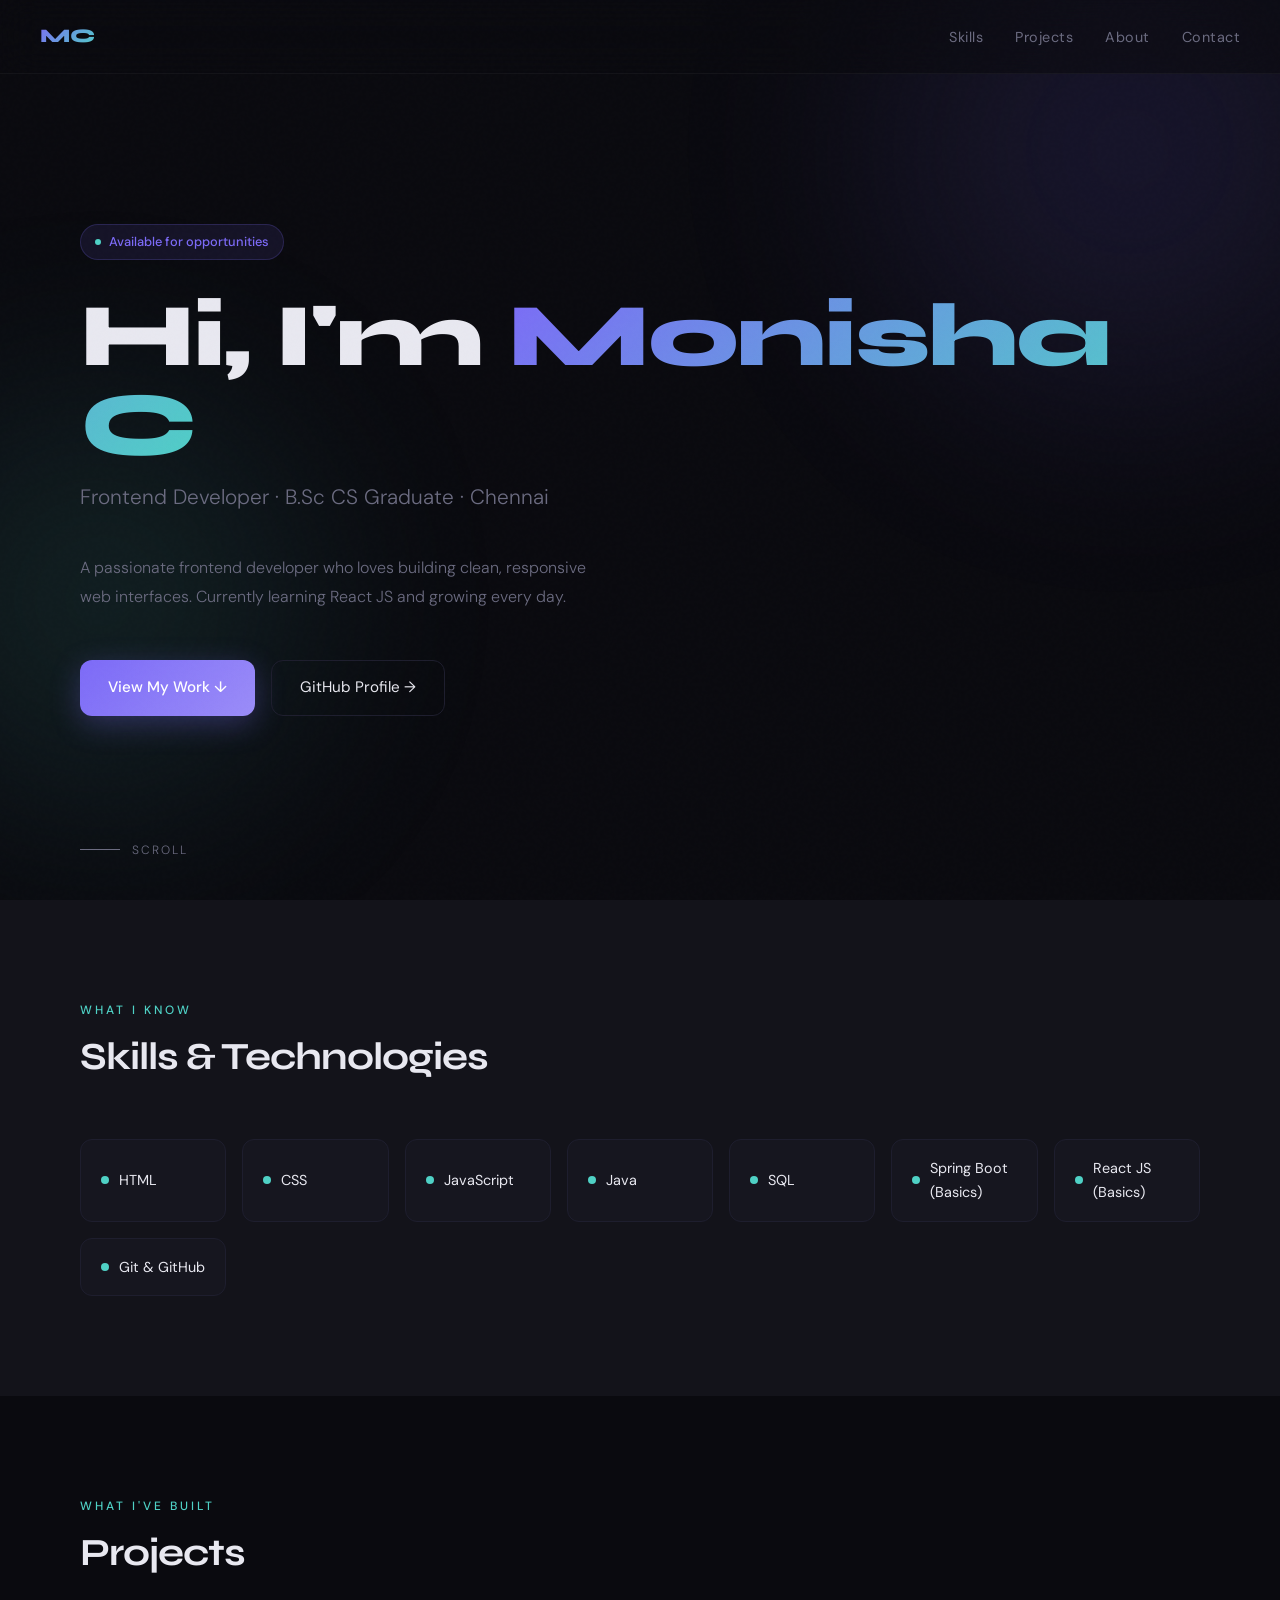
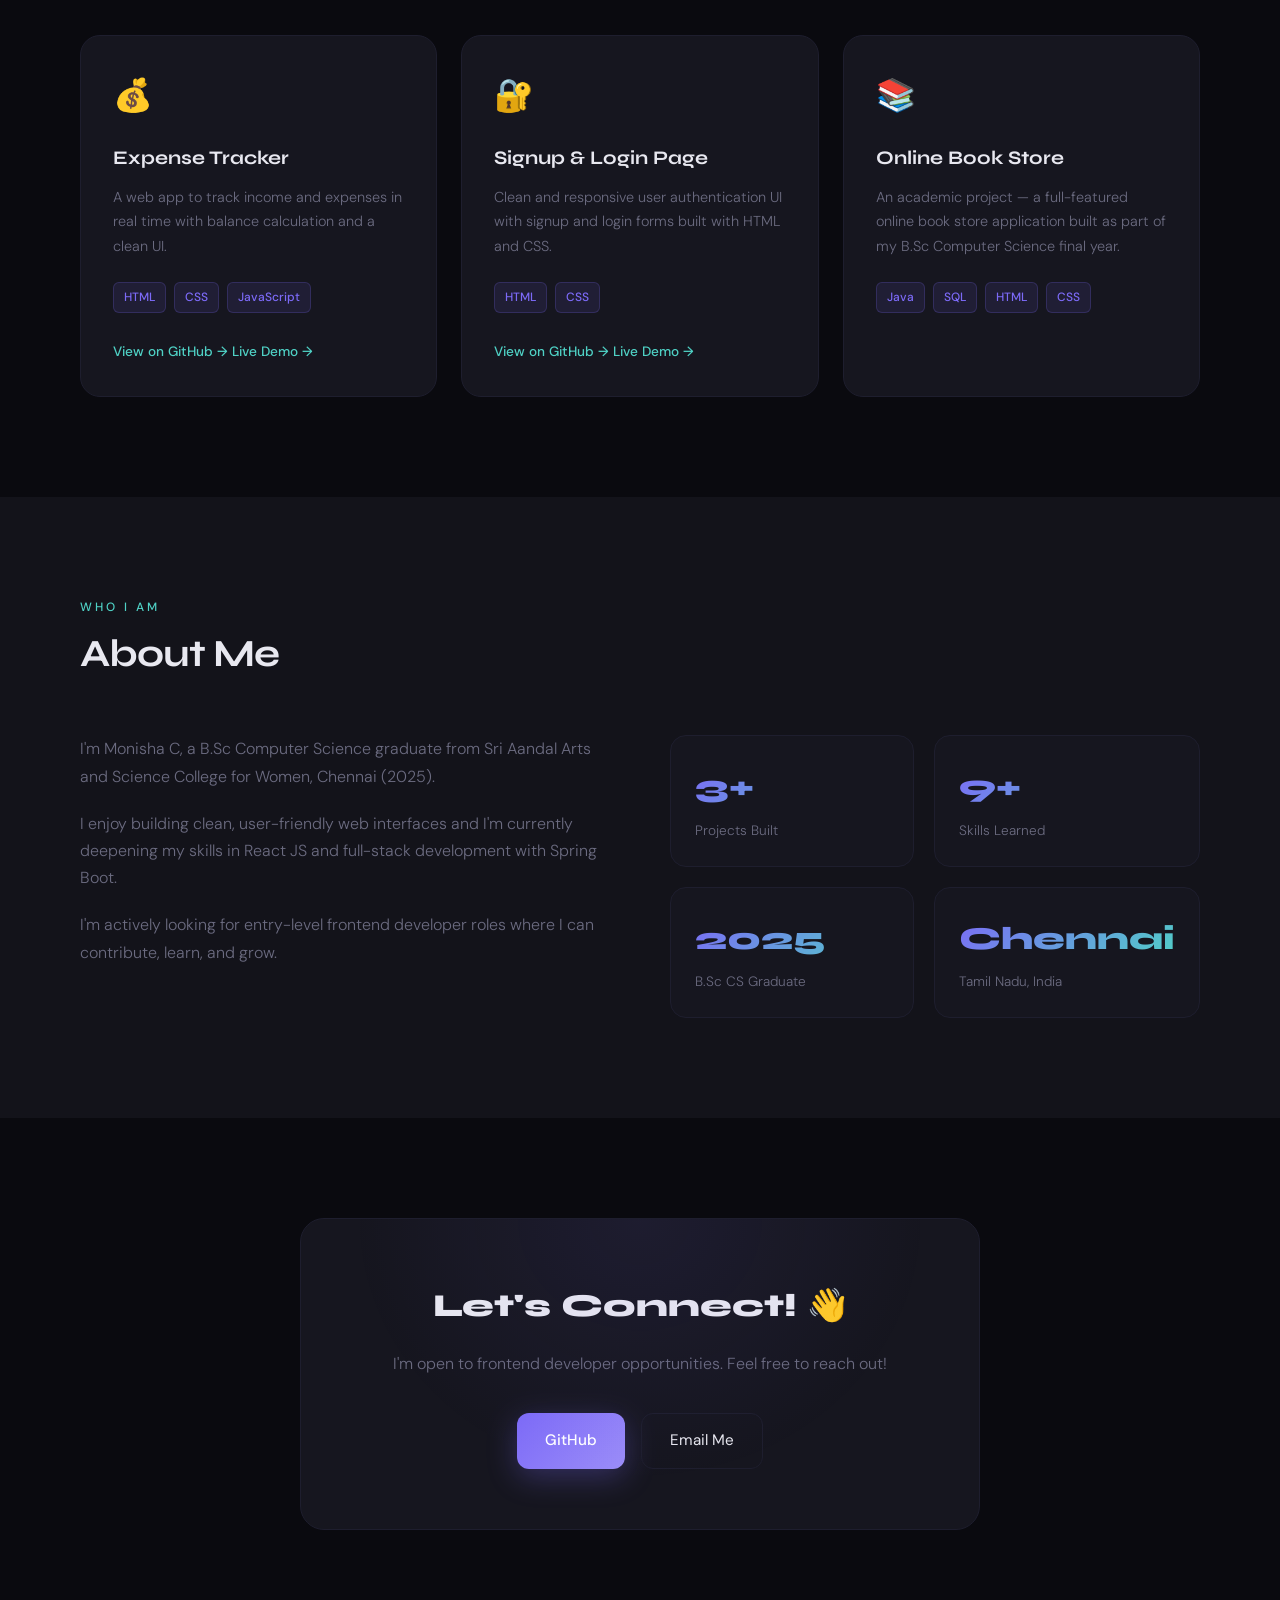
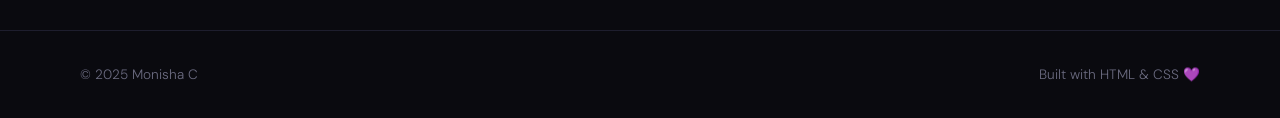
==== commit e85c2465: "Update index.html" ====
--- a/index.html
+++ b/index.html
@@ -568,6 +568,7 @@
           <span class="tag">JavaScript</span>
         </div>
         <a href="https://github.com/Monisha-cs/expense-tracker" target="_blank" class="project-link">View on GitHub →</a>
+        <a href="https://monisha-cs.github.io/expense-tracker" target="_blank" class="project-link">Live Demo →</a>
       </div>
 
       <div class="project-card fade-in">
@@ -579,6 +580,7 @@
           <span class="tag">CSS</span>
         </div>
         <a href="https://github.com/Monisha-cs/signup-login-page" target="_blank" class="project-link">View on GitHub →</a>
+        <a href="https://monisha-cs.github.io/signup-login-page" target="_blank" class="project-link">Live Demo →</a>
       </div>
 
       <div class="project-card fade-in">
